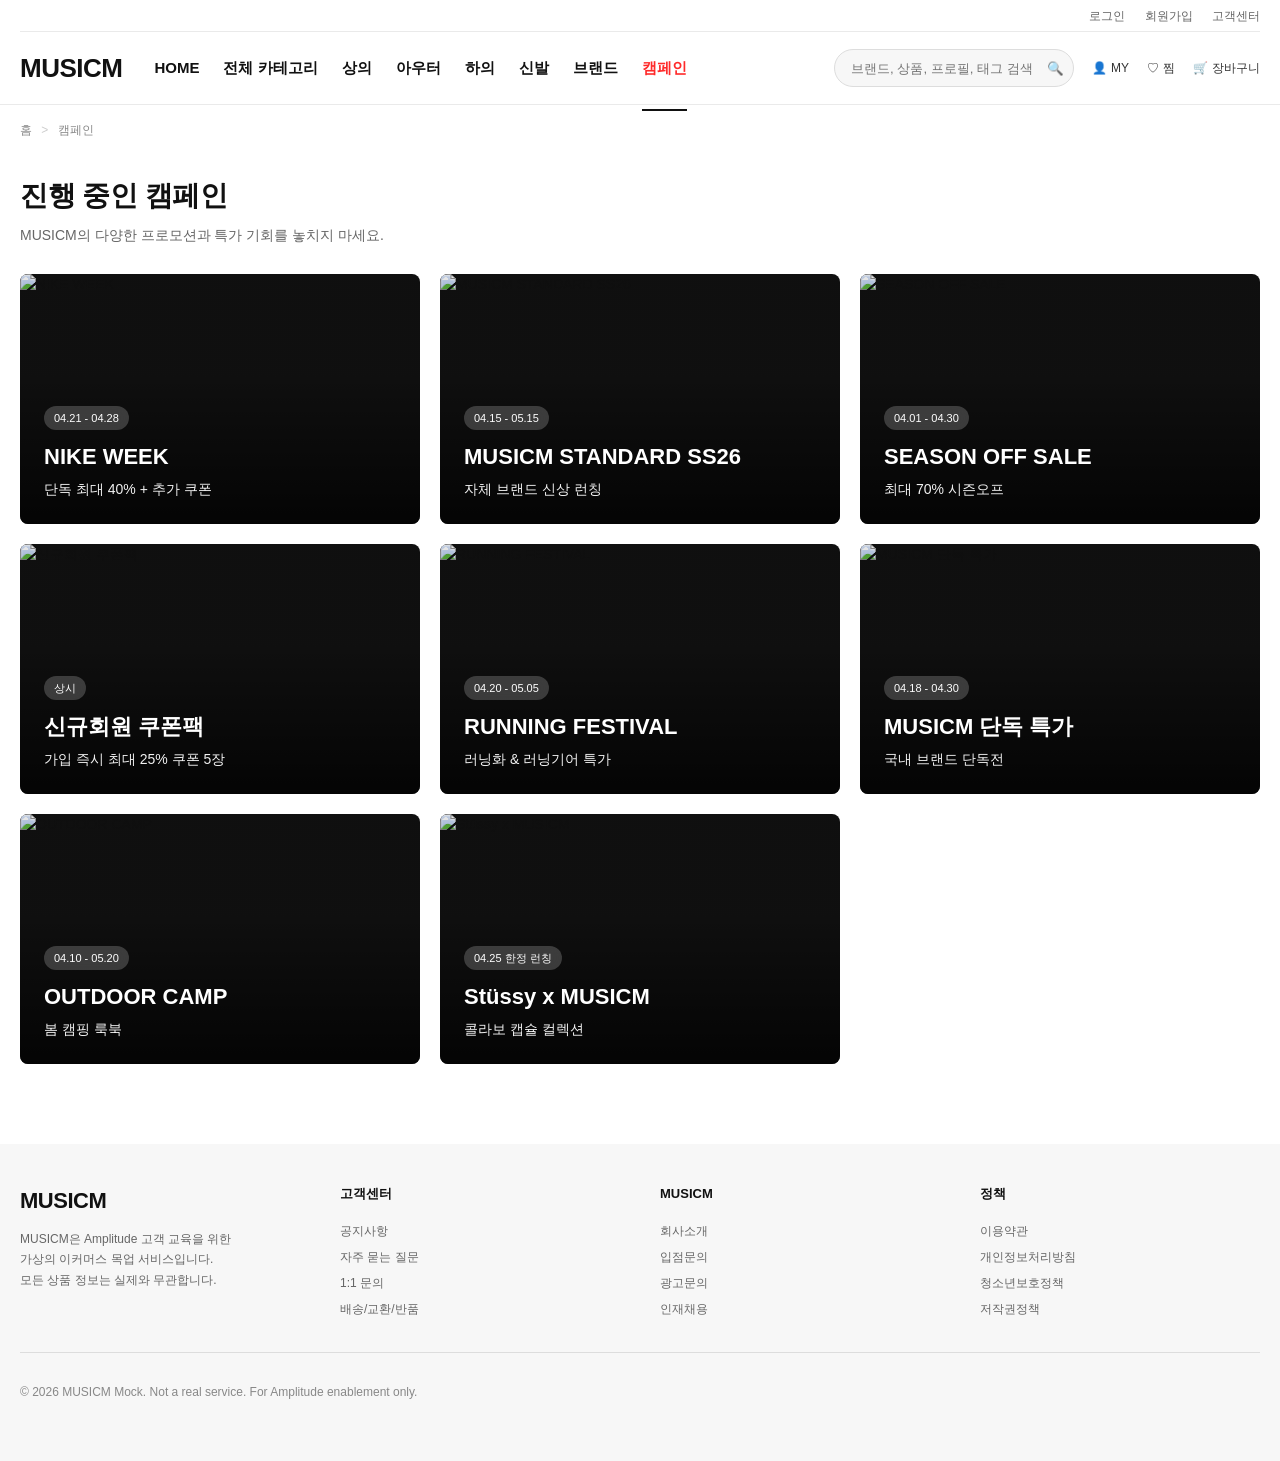
==== campaign.html @ 4f0309f0 "Initial commit: MUSICM mockup e-commerce site" ====
<!doctype html>
<html lang="ko">
<head>
  <meta charset="utf-8"/>
  <meta name="viewport" content="width=device-width, initial-scale=1"/>
  <title>캠페인 · MUSICM</title>
  <link rel="stylesheet" href="css/style.css"/>
  <script src="js/purify.min.js"></script>
  <script src="js/amplitude-config.js"></script>
  <script type="module" src="js/amplitude.js"></script>
</head>
<body>
  <header class="site-header"></header>

  <main>
    <div class="container-wide">
      <div id="view"></div>
    </div>
  </main>

  <footer class="site-footer"></footer>

  <script>window.__navActive = 'campaign';</script>
  <script src="js/data.js"></script>
  <script src="js/common.js"></script>
  <script>
    const campId = getQS('id');
    const view = document.getElementById('view');

    if (campId) {
      const c = getCampaign(campId);
      if (!c) {
        setSafeHTML(view, '<div class="empty">캠페인을 찾을 수 없습니다.</div>');
      } else {
        // Collect products for campaign
        let products = [];
        if (c.featuredBrands && c.featuredBrands.length) {
          c.featuredBrands.forEach(bid => { products = products.concat(getProductsByBrand(bid)); });
        } else {
          // e.g. season-off: any product with salePrice
          products = PRODUCTS.filter(p => p.salePrice).slice(0, 40);
        }
        // If running festival - filter to shoes
        if (campId === 'running-festival') products = products.filter(p => p.category === 'shoes');
        products = products.slice(0, 20);

        const featuredBrandsHTML = (c.featuredBrands || []).map(bid => {
          const b = BRAND_MAP[bid]; if (!b) return '';
          return `<a href="brand.html?id=${esc(b.id)}" class="chip">${esc(b.name)}</a>`;
        }).join('');

        const html = `
          <nav class="breadcrumb">
            <span><a href="index.html">홈</a></span>
            <span><a href="campaign.html">캠페인</a></span>
            <span>${esc(c.title)}</span>
          </nav>
          <div class="campaign-hero" style="height:420px;">
            <img src="${esc(c.hero)}" alt="${esc(c.title)}"/>
            <div class="overlay">
              <div style="font-size:13px; letter-spacing:2px; opacity:0.9;">${esc(c.tagline || '')}</div>
              <h1>${esc(c.title)}</h1>
              <p class="tag">${esc(c.subtitle)}</p>
              <p class="period">${esc(c.period)}</p>
            </div>
          </div>

          <div style="background:#f7f7f7; padding:24px; border-radius:8px; margin-bottom:30px; font-size:14px; line-height:1.7;">
            ${esc(c.desc)}
          </div>

          ${featuredBrandsHTML ? `
            <div style="margin-bottom:30px;">
              <h3 style="font-size:16px; font-weight:800; margin:0 0 12px;">참여 브랜드</h3>
              <div style="display:flex; gap:8px; flex-wrap:wrap;">${featuredBrandsHTML}</div>
            </div>
          ` : ''}

          <h3 style="font-size:20px; font-weight:800; margin:0 0 20px;">캠페인 상품 ${products.length}개</h3>
          <div class="product-grid" id="campGrid"></div>
        `;
        setSafeHTML(view, html);
        setSafeHTML(document.getElementById('campGrid'), products.map(productCardHTML).join(''));
        AMP.track('[Campaign] Campaign Viewed', {
          campaign_id: c.id, title: c.title, product_count: products.length,
        });
        document.getElementById('campGrid').addEventListener('click', (e) => {
          const card = e.target.closest('.product-card');
          if (!card) return;
          const m = (card.getAttribute('href') || '').match(/id=(\d+)/);
          if (!m) return;
          AMP.track('[Campaign] Campaign Product Clicked', {
            campaign_id: c.id, product_id: Number(m[1]),
          });
        });
      }
    } else {
      // List all campaigns
      let html = `
        <nav class="breadcrumb">
          <span><a href="index.html">홈</a></span>
          <span>캠페인</span>
        </nav>
        <h1 class="page-title">진행 중인 캠페인</h1>
        <p class="page-sub">MUSICM의 다양한 프로모션과 특가 기회를 놓치지 마세요.</p>

        <div class="campaign-grid">
          ${CAMPAIGNS.map(c => `
            <a href="campaign.html?id=${esc(c.id)}" class="campaign-card" style="aspect-ratio:16/10;">
              <img src="${esc(c.hero)}" alt="${esc(c.title)}"/>
              <div class="content">
                <span class="period-tag">${esc(c.period)}</span>
                <h4>${esc(c.title)}</h4>
                <p>${esc(c.subtitle)}</p>
              </div>
            </a>
          `).join('')}
        </div>
      `;
      setSafeHTML(view, html);
      AMP.track('[Campaign] Campaign List Viewed', { campaign_count: CAMPAIGNS.length });
    }
  </script>
</body>
</html>
---- css/style.css ----
:root {
  --color-ink: #111;
  --color-sub: #666;
  --color-line: #eaeaea;
  --color-bg: #fff;
  --color-soft: #f7f7f7;
  --color-accent: #ff2a2a;
  --color-brand: #111;
}

* { box-sizing: border-box; }
html, body {
  margin: 0;
  padding: 0;
  font-family: 'Pretendard', -apple-system, BlinkMacSystemFont, 'Apple SD Gothic Neo', 'Noto Sans KR', 'Segoe UI', Roboto, sans-serif;
  color: var(--color-ink);
  background: #fff;
  -webkit-font-smoothing: antialiased;
  font-size: 14px;
  line-height: 1.5;
}

a { color: inherit; text-decoration: none; }
button { font-family: inherit; cursor: pointer; border: 0; background: none; color: inherit; }
img { display: block; max-width: 100%; }
input, textarea, select { font-family: inherit; }

/* Layout */
.container { max-width: 1280px; margin: 0 auto; padding: 0 20px; }
.container-wide { max-width: 1440px; margin: 0 auto; padding: 0 20px; }

/* Header */
.site-header { border-bottom: 1px solid var(--color-line); background: #fff; position: sticky; top: 0; z-index: 100; }
.header-top { display: flex; justify-content: space-between; align-items: center; height: 32px; font-size: 12px; color: var(--color-sub); border-bottom: 1px solid var(--color-line); }
.header-top a { margin-left: 16px; }
.header-top a:hover { color: var(--color-ink); }
.header-main { display: flex; align-items: center; gap: 32px; height: 72px; }
.logo { font-weight: 900; font-size: 26px; letter-spacing: -0.5px; color: #111; }
.logo span { color: #111; }
.gnb { display: flex; gap: 24px; font-weight: 600; font-size: 15px; flex: 1; }
.gnb a { padding: 10px 0; position: relative; }
.gnb a:hover { color: var(--color-accent); }
.gnb a.active::after { content: ''; position: absolute; left: 0; right: 0; bottom: -22px; height: 2px; background: #111; }
.header-actions { display: flex; align-items: center; gap: 18px; font-size: 13px; }
.search-box { position: relative; }
.search-box input { width: 240px; height: 38px; border: 1px solid #ddd; border-radius: 999px; padding: 0 40px 0 16px; background: #f7f7f7; transition: 0.2s; }
.search-box input:focus { outline: none; border-color: #111; background: #fff; }
.search-box button { position: absolute; right: 4px; top: 4px; width: 30px; height: 30px; display: flex; align-items: center; justify-content: center; }
.icon-btn { display: inline-flex; align-items: center; gap: 4px; color: #333; font-size: 12px; position: relative; }
.icon-btn:hover { color: var(--color-accent); }
.cart-count { position: absolute; top: -4px; right: -8px; background: var(--color-accent); color: #fff; font-size: 10px; font-weight: 700; min-width: 16px; height: 16px; border-radius: 8px; padding: 0 4px; display: flex; align-items: center; justify-content: center; }

/* Hero / Banner */
.hero-banner { position: relative; overflow: hidden; border-radius: 8px; }
.hero-banner img { width: 100%; height: 460px; object-fit: cover; }
.hero-banner .overlay { position: absolute; inset: 0; background: linear-gradient(to right, rgba(0,0,0,0.6), rgba(0,0,0,0.1)); display: flex; align-items: center; padding: 0 60px; color: #fff; }
.hero-banner h2 { font-size: 44px; font-weight: 900; margin: 0 0 10px; letter-spacing: -1px; }
.hero-banner p { font-size: 17px; margin: 0 0 20px; opacity: 0.95; }
.hero-banner .btn-cta { display: inline-block; background: #fff; color: #111; padding: 12px 28px; font-weight: 700; border-radius: 4px; }

/* Section */
.section { padding: 60px 0; }
.section h3 { font-size: 24px; font-weight: 800; margin: 0 0 6px; letter-spacing: -0.5px; }
.section p.section-sub { color: var(--color-sub); margin: 0 0 28px; }

/* Product Grid */
.product-grid { display: grid; grid-template-columns: repeat(5, 1fr); gap: 28px 16px; }
.product-grid-4 { display: grid; grid-template-columns: repeat(4, 1fr); gap: 28px 16px; }
@media (max-width: 1024px) {
  .product-grid { grid-template-columns: repeat(3, 1fr); }
  .product-grid-4 { grid-template-columns: repeat(3, 1fr); }
}
@media (max-width: 640px) {
  .product-grid, .product-grid-4 { grid-template-columns: repeat(2, 1fr); gap: 20px 10px; }
}

.product-card { position: relative; display: block; }
.product-card .thumb { position: relative; width: 100%; aspect-ratio: 5/6; overflow: hidden; border-radius: 6px; background: #f5f5f5; }
.product-card .thumb img { width: 100%; height: 100%; object-fit: cover; transition: opacity .3s; }
.product-card .thumb img.hover { position: absolute; inset: 0; opacity: 0; }
.product-card:hover .thumb img.hover { opacity: 1; }
.product-card .badge { position: absolute; top: 10px; left: 10px; background: #111; color: #fff; font-size: 11px; font-weight: 700; padding: 3px 8px; border-radius: 2px; z-index: 2; }
.product-card .badge.sale { background: var(--color-accent); }
.product-card .badge.new { background: #1f8f44; }
.product-card .brand-name { font-size: 12px; color: #666; margin-top: 10px; font-weight: 600; }
.product-card .name { font-size: 13px; margin-top: 4px; line-height: 1.35; color: #111; display: -webkit-box; -webkit-line-clamp: 2; -webkit-box-orient: vertical; overflow: hidden; }
.product-card .price-row { margin-top: 6px; display: flex; align-items: center; gap: 8px; }
.product-card .discount { color: var(--color-accent); font-weight: 800; font-size: 15px; }
.product-card .price { font-weight: 700; font-size: 15px; }
.product-card .price-orig { color: #aaa; text-decoration: line-through; font-size: 12px; }
.product-card .meta { display: flex; gap: 8px; font-size: 11px; color: #999; margin-top: 6px; }

/* Buttons */
.btn { display: inline-flex; align-items: center; justify-content: center; padding: 12px 24px; font-weight: 700; border-radius: 4px; transition: 0.15s; }
.btn-primary { background: #111; color: #fff; }
.btn-primary:hover { background: #333; }
.btn-outline { background: #fff; color: #111; border: 1px solid #ddd; }
.btn-outline:hover { border-color: #111; }
.btn-accent { background: var(--color-accent); color: #fff; }
.btn-block { width: 100%; }
.btn-lg { padding: 16px 28px; font-size: 16px; }

/* Forms */
.form-group { margin-bottom: 16px; }
.form-group label { display: block; font-size: 13px; font-weight: 600; margin-bottom: 6px; color: #333; }
.form-control { width: 100%; height: 48px; padding: 0 14px; border: 1px solid #ddd; border-radius: 4px; font-size: 14px; background: #fff; }
.form-control:focus { outline: none; border-color: #111; }
textarea.form-control { height: auto; padding: 12px 14px; resize: vertical; min-height: 100px; }

/* Auth layouts */
.auth-wrap { max-width: 420px; margin: 60px auto; padding: 0 20px; }
.auth-wrap h1 { font-size: 28px; font-weight: 900; text-align: center; margin-bottom: 36px; }

/* Breadcrumb */
.breadcrumb { font-size: 12px; color: #888; padding: 16px 0; }
.breadcrumb a:hover { color: #111; }
.breadcrumb span + span::before { content: ' > '; margin: 0 6px; color: #ccc; }

/* Footer */
.site-footer { margin-top: 80px; padding: 40px 0 60px; background: #f7f7f7; font-size: 12px; color: #666; }
.site-footer .footer-grid { display: grid; grid-template-columns: repeat(4, 1fr); gap: 40px; margin-bottom: 30px; }
.site-footer h5 { font-size: 13px; font-weight: 700; color: #111; margin: 0 0 14px; }
.site-footer a { display: block; padding: 4px 0; color: #666; }
.site-footer a:hover { color: #111; }
.site-footer .copyright { padding-top: 30px; border-top: 1px solid #ddd; color: #888; }

/* Category chips */
.chip-row { display: flex; gap: 8px; flex-wrap: wrap; margin-bottom: 24px; }
.chip { padding: 8px 18px; border: 1px solid #ddd; border-radius: 999px; font-size: 13px; background: #fff; color: #333; cursor: pointer; }
.chip.active { background: #111; color: #fff; border-color: #111; }
.chip:hover { border-color: #111; }

/* Brand cards on home */
.brand-strip { display: grid; grid-template-columns: repeat(7, 1fr); gap: 10px; }
@media (max-width: 900px) { .brand-strip { grid-template-columns: repeat(4, 1fr); } }
.brand-chip { background: #f7f7f7; padding: 20px 10px; text-align: center; border-radius: 8px; font-weight: 700; font-size: 14px; transition: 0.2s; }
.brand-chip:hover { background: #111; color: #fff; }

/* Campaign cards */
.campaign-grid { display: grid; grid-template-columns: repeat(3, 1fr); gap: 20px; }
@media (max-width: 900px) { .campaign-grid { grid-template-columns: repeat(2, 1fr); } }
@media (max-width: 640px) { .campaign-grid { grid-template-columns: 1fr; } }
.campaign-card { position: relative; border-radius: 8px; overflow: hidden; aspect-ratio: 4/3; background: #111; display: block; }
.campaign-card img { width: 100%; height: 100%; object-fit: cover; transition: transform .4s; }
.campaign-card:hover img { transform: scale(1.04); }
.campaign-card .content { position: absolute; inset: 0; padding: 24px; color: #fff; display: flex; flex-direction: column; justify-content: flex-end; background: linear-gradient(to top, rgba(0,0,0,0.75), rgba(0,0,0,0.1) 60%); }
.campaign-card h4 { font-size: 22px; font-weight: 900; margin: 0 0 6px; }
.campaign-card p { margin: 0; font-size: 14px; opacity: 0.95; }
.campaign-card .period-tag { align-self: flex-start; background: rgba(255,255,255,0.2); backdrop-filter: blur(8px); font-size: 11px; padding: 4px 10px; border-radius: 999px; margin-bottom: 10px; }

/* Product Detail */
.pd-layout { display: grid; grid-template-columns: 1fr 1fr; gap: 60px; margin: 20px 0 60px; }
@media (max-width: 900px) { .pd-layout { grid-template-columns: 1fr; gap: 30px; } }
.pd-gallery .main { width: 100%; aspect-ratio: 4/5; border-radius: 6px; overflow: hidden; background: #f5f5f5; }
.pd-gallery .thumbs { display: grid; grid-template-columns: repeat(4, 1fr); gap: 8px; margin-top: 8px; }
.pd-gallery .thumbs img { width: 100%; aspect-ratio: 1; object-fit: cover; border-radius: 4px; cursor: pointer; border: 2px solid transparent; }
.pd-gallery .thumbs img.active { border-color: #111; }
.pd-info .brand-link { font-size: 14px; color: #666; font-weight: 600; display: inline-block; margin-bottom: 8px; }
.pd-info .brand-link:hover { text-decoration: underline; }
.pd-info h1 { font-size: 22px; font-weight: 600; margin: 0 0 16px; line-height: 1.4; }
.pd-info .rating { font-size: 13px; color: #666; margin-bottom: 20px; }
.pd-info .price-block { padding: 20px 0; border-top: 1px solid #eee; border-bottom: 1px solid #eee; }
.pd-info .price-main { display: flex; align-items: baseline; gap: 10px; }
.pd-info .discount { color: var(--color-accent); font-size: 30px; font-weight: 900; }
.pd-info .price-final { font-size: 30px; font-weight: 900; }
.pd-info .price-orig { color: #aaa; text-decoration: line-through; font-size: 15px; }
.pd-options { margin: 24px 0; }
.pd-options label { display: block; font-weight: 700; margin-bottom: 10px; font-size: 14px; }
.pd-options select { width: 100%; height: 48px; border: 1px solid #ddd; padding: 0 12px; border-radius: 4px; background: #fff; }
.pd-actions { display: grid; grid-template-columns: 1fr 1fr 1fr; gap: 8px; margin-top: 24px; }
.pd-actions .btn-cart { grid-column: span 2; background: #fff; color: #111; border: 1px solid #111; }

/* Cart */
.cart-grid { display: grid; grid-template-columns: 1fr 320px; gap: 40px; }
@media (max-width: 900px) { .cart-grid { grid-template-columns: 1fr; } }
.cart-item { display: grid; grid-template-columns: 100px 1fr auto; gap: 16px; padding: 20px 0; border-bottom: 1px solid #eee; align-items: center; }
.cart-item img { width: 100px; aspect-ratio: 5/6; object-fit: cover; border-radius: 4px; }
.cart-item .cart-brand { font-size: 12px; color: #666; font-weight: 600; }
.cart-item .cart-name { font-size: 14px; margin: 4px 0; }
.cart-item .cart-opts { font-size: 12px; color: #888; }
.cart-item .qty { display: inline-flex; border: 1px solid #ddd; border-radius: 4px; overflow: hidden; margin-top: 8px; }
.cart-item .qty button { width: 28px; height: 28px; background: #fff; }
.cart-item .qty input { width: 40px; height: 28px; border: 0; text-align: center; border-left: 1px solid #ddd; border-right: 1px solid #ddd; }
.cart-item .cart-price { text-align: right; font-weight: 700; }
.cart-item .remove { display: block; margin-top: 6px; font-size: 12px; color: #888; }
.cart-summary { background: #f7f7f7; padding: 24px; border-radius: 8px; position: sticky; top: 120px; align-self: start; }
.cart-summary h4 { margin: 0 0 16px; font-size: 16px; }
.cart-summary .row { display: flex; justify-content: space-between; padding: 8px 0; font-size: 14px; }
.cart-summary .total { font-weight: 900; font-size: 18px; border-top: 1px solid #ddd; padding-top: 12px; margin-top: 8px; }

/* Checkout */
.checkout-grid { display: grid; grid-template-columns: 1fr 380px; gap: 40px; }
@media (max-width: 900px) { .checkout-grid { grid-template-columns: 1fr; } }
.checkout-section { padding: 24px 0; border-top: 1px solid #eee; }
.checkout-section:first-child { border-top: 0; padding-top: 0; }
.checkout-section h3 { font-size: 18px; margin: 0 0 16px; }

/* MyPage */
.mp-layout { display: grid; grid-template-columns: 220px 1fr; gap: 40px; }
@media (max-width: 900px) { .mp-layout { grid-template-columns: 1fr; } }
.mp-side { border-right: 1px solid #eee; padding-right: 20px; }
.mp-side h4 { font-size: 14px; font-weight: 800; margin: 20px 0 10px; }
.mp-side a { display: block; padding: 8px 0; font-size: 13px; color: #555; }
.mp-side a:hover, .mp-side a.active { color: #111; font-weight: 700; }
.mp-profile { background: #f7f7f7; border-radius: 8px; padding: 24px; margin-bottom: 24px; display: flex; align-items: center; gap: 20px; }
.mp-profile .avatar { width: 64px; height: 64px; border-radius: 50%; background: #111; color: #fff; display: flex; align-items: center; justify-content: center; font-size: 24px; font-weight: 800; }
.mp-cards { display: grid; grid-template-columns: repeat(4,1fr); gap: 12px; margin-bottom: 32px; }
.mp-cards .card { background: #f7f7f7; padding: 16px; border-radius: 8px; text-align: center; }
.mp-cards .num { font-size: 22px; font-weight: 900; }
.mp-cards .label { font-size: 12px; color: #666; }

/* Tables */
table { width: 100%; border-collapse: collapse; }
th, td { padding: 12px 8px; text-align: left; font-size: 13px; border-bottom: 1px solid #eee; }
th { background: #f7f7f7; font-weight: 700; font-size: 12px; }

/* Toast */
.toast { position: fixed; bottom: 30px; left: 50%; transform: translateX(-50%); background: #111; color: #fff; padding: 14px 22px; border-radius: 6px; font-size: 14px; z-index: 500; animation: toastIn 0.2s, toastOut 0.2s 2.5s forwards; }
@keyframes toastIn { from { opacity: 0; transform: translate(-50%, 20px); } to { opacity: 1; transform: translate(-50%, 0); } }
@keyframes toastOut { to { opacity: 0; transform: translate(-50%, 20px); } }

/* Misc */
.rank { display: inline-flex; width: 22px; height: 22px; align-items: center; justify-content: center; font-weight: 800; background: #111; color: #fff; border-radius: 4px; font-size: 12px; margin-right: 6px; }
.page-title { font-size: 28px; font-weight: 900; margin: 20px 0 8px; letter-spacing: -0.5px; }
.page-sub { color: #666; margin: 0 0 28px; }
.empty { text-align: center; padding: 80px 20px; color: #888; }
.muted { color: #888; }
.divider { border-top: 1px solid #eee; margin: 20px 0; }

.campaign-hero { position: relative; width: 100%; height: 360px; border-radius: 8px; overflow: hidden; margin-bottom: 32px; }
.campaign-hero img { width: 100%; height: 100%; object-fit: cover; }
.campaign-hero .overlay { position: absolute; inset: 0; background: linear-gradient(to top, rgba(0,0,0,0.7), transparent); color: #fff; padding: 40px; display: flex; flex-direction: column; justify-content: flex-end; }
.campaign-hero h1 { font-size: 42px; font-weight: 900; margin: 0 0 6px; letter-spacing: -1px; }
.campaign-hero p.tag { font-size: 16px; margin: 0 0 10px; opacity: 0.95; }
.campaign-hero p.period { font-size: 13px; opacity: 0.8; margin: 0; }
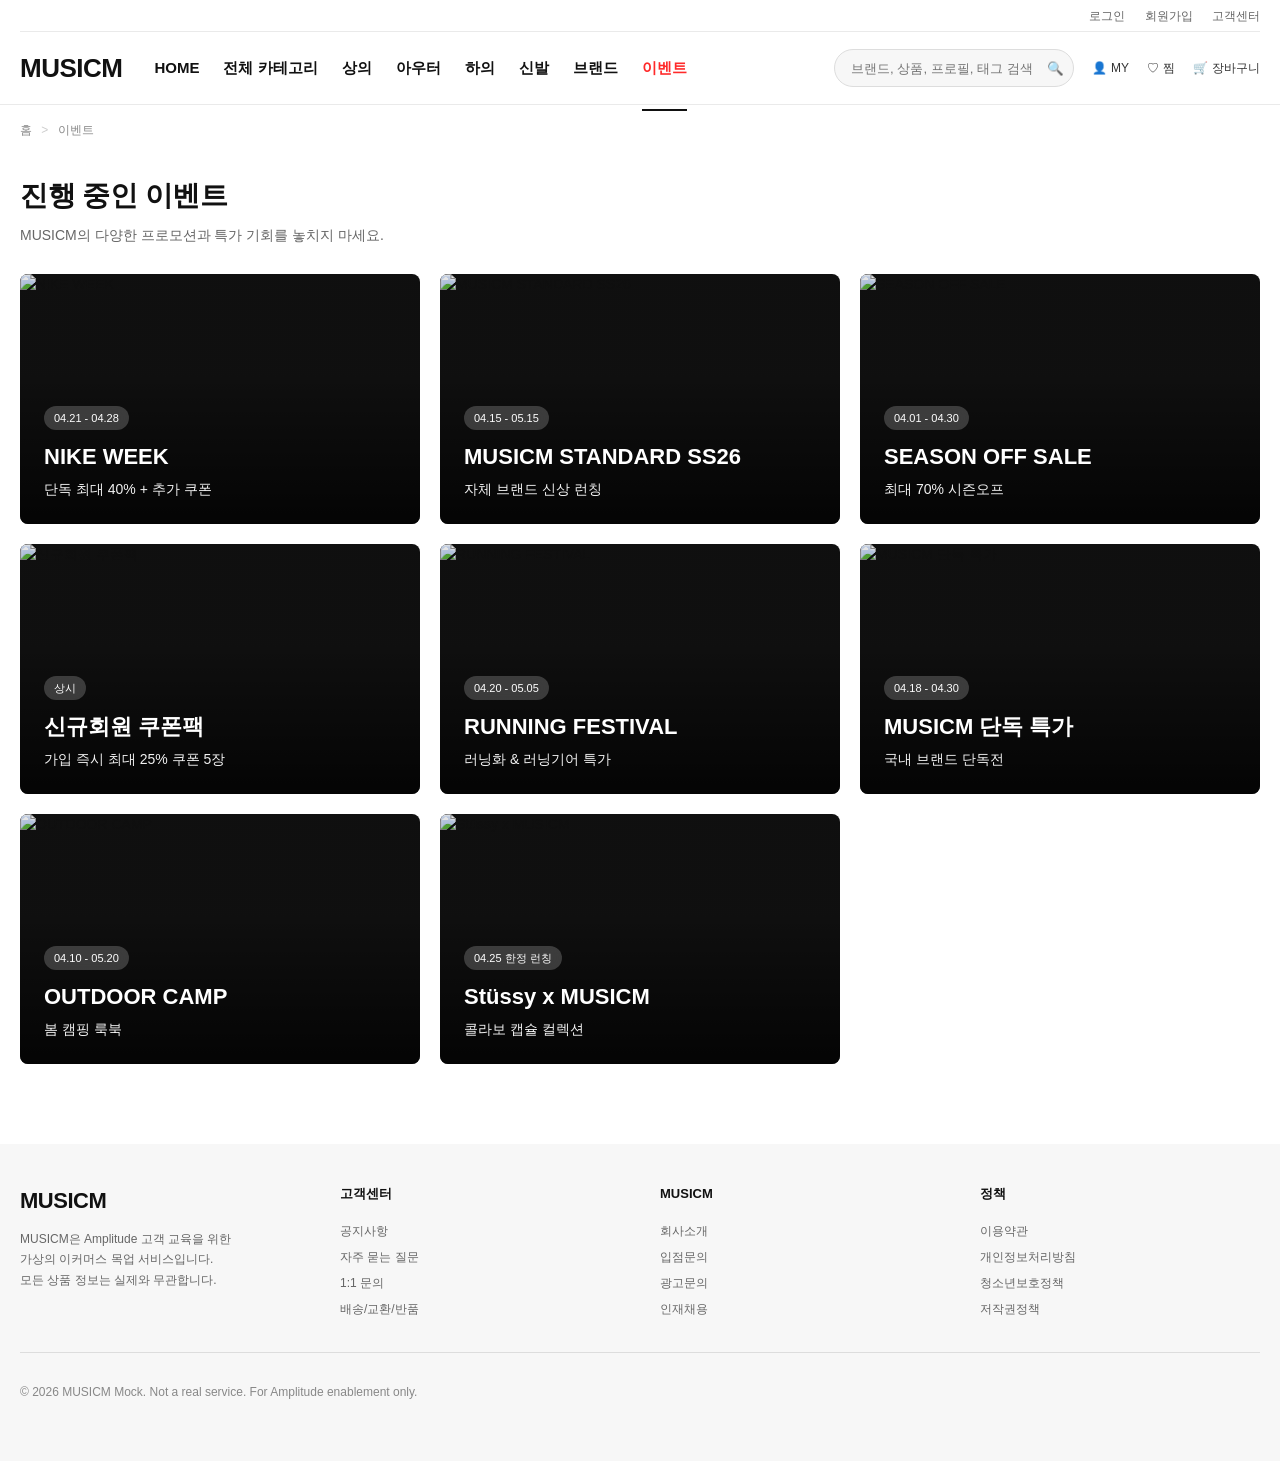
==== commit 683ba98b: "Rename user-facing "캠페인" label to "이벤트" Updates nav link, page titles, breadcrumbs, empty-state, and" ====
--- a/campaign.html
+++ b/campaign.html
@@ -3,7 +3,7 @@
 <head>
   <meta charset="utf-8"/>
   <meta name="viewport" content="width=device-width, initial-scale=1"/>
-  <title>캠페인 · MUSICM</title>
+  <title>이벤트 · MUSICM</title>
   <link rel="stylesheet" href="css/style.css"/>
   <script src="js/purify.min.js"></script>
   <script src="js/amplitude-config.js"></script>
@@ -30,7 +30,7 @@
     if (campId) {
       const c = getCampaign(campId);
       if (!c) {
-        setSafeHTML(view, '<div class="empty">캠페인을 찾을 수 없습니다.</div>');
+        setSafeHTML(view, '<div class="empty">이벤트를 찾을 수 없습니다.</div>');
       } else {
         // Collect products for campaign
         let products = [];
@@ -52,7 +52,7 @@
         const html = `
           <nav class="breadcrumb">
             <span><a href="index.html">홈</a></span>
-            <span><a href="campaign.html">캠페인</a></span>
+            <span><a href="campaign.html">이벤트</a></span>
             <span>${esc(c.title)}</span>
           </nav>
           <div class="campaign-hero" style="height:420px;">
@@ -76,7 +76,7 @@
             </div>
           ` : ''}
 
-          <h3 style="font-size:20px; font-weight:800; margin:0 0 20px;">캠페인 상품 ${products.length}개</h3>
+          <h3 style="font-size:20px; font-weight:800; margin:0 0 20px;">이벤트 상품 ${products.length}개</h3>
           <div class="product-grid" id="campGrid"></div>
         `;
         setSafeHTML(view, html);
@@ -99,9 +99,9 @@
       let html = `
         <nav class="breadcrumb">
           <span><a href="index.html">홈</a></span>
-          <span>캠페인</span>
+          <span>이벤트</span>
         </nav>
-        <h1 class="page-title">진행 중인 캠페인</h1>
+        <h1 class="page-title">진행 중인 이벤트</h1>
         <p class="page-sub">MUSICM의 다양한 프로모션과 특가 기회를 놓치지 마세요.</p>
 
         <div class="campaign-grid">
